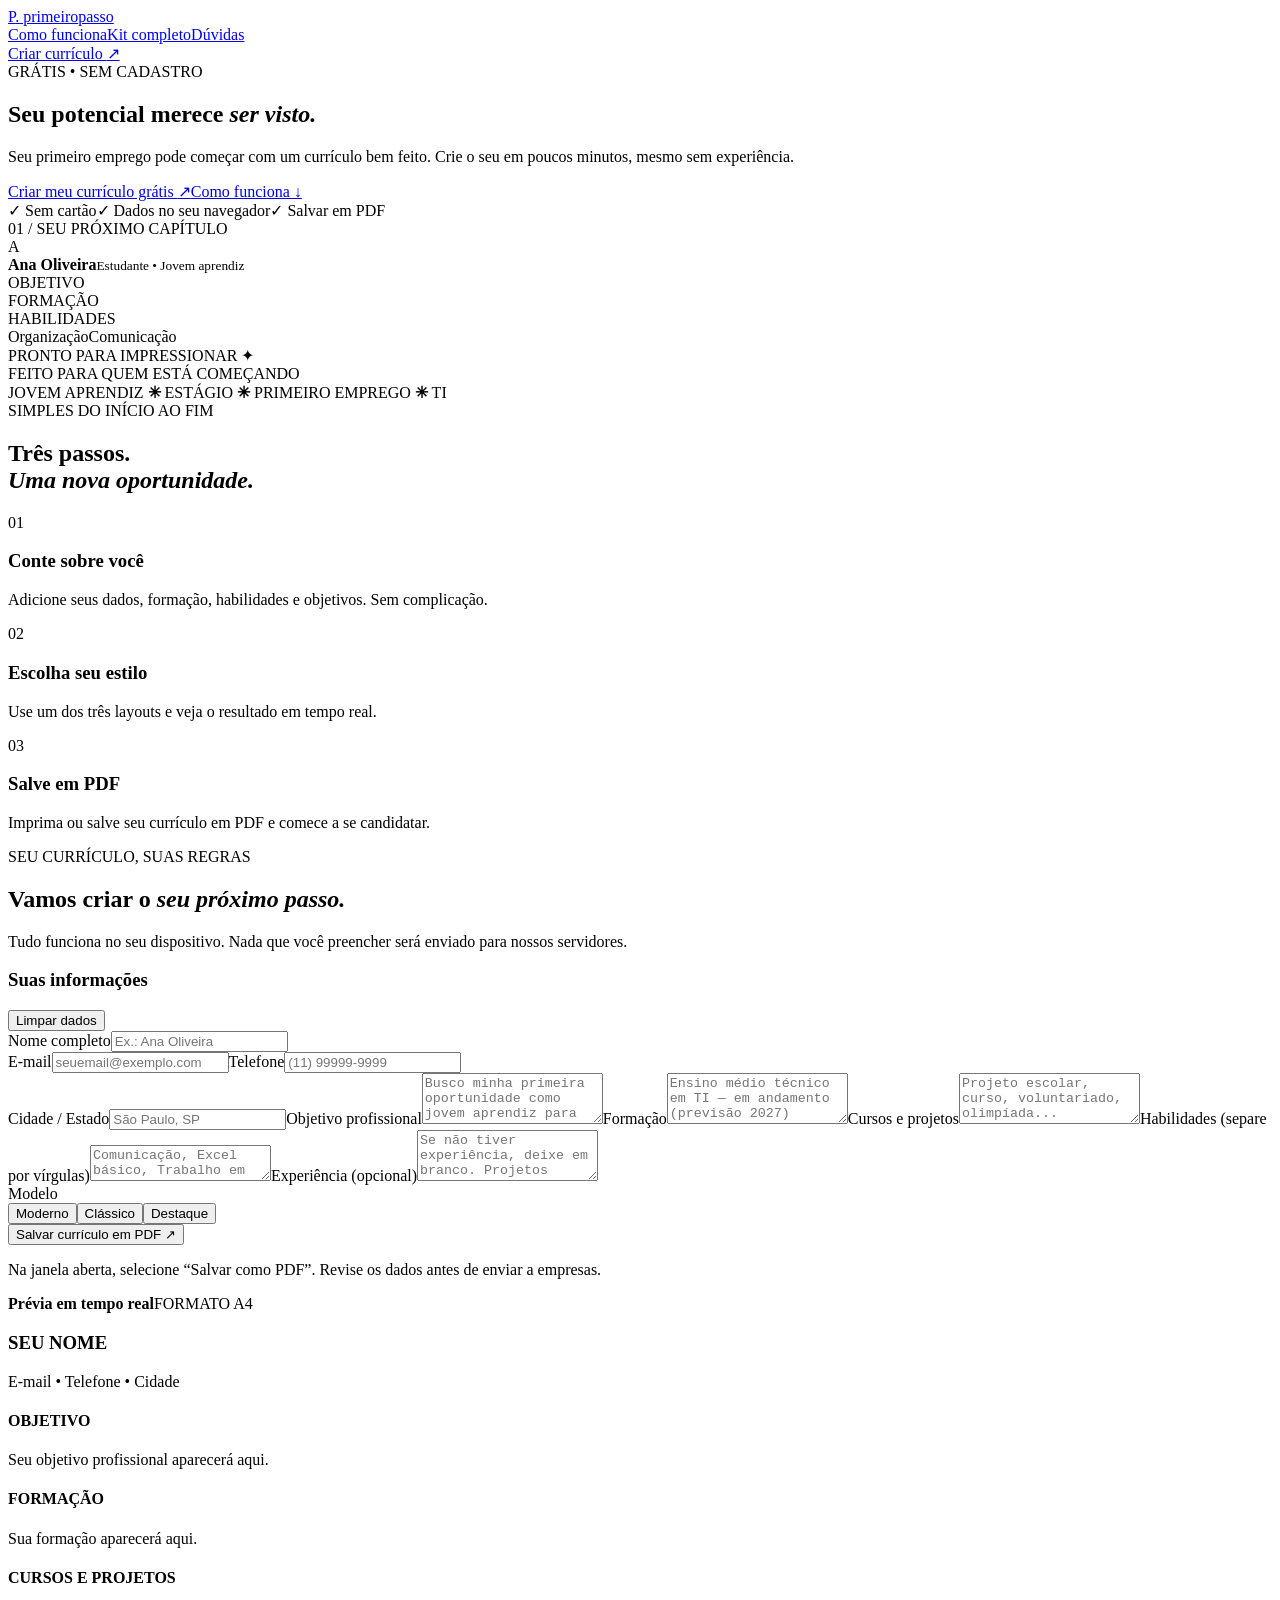
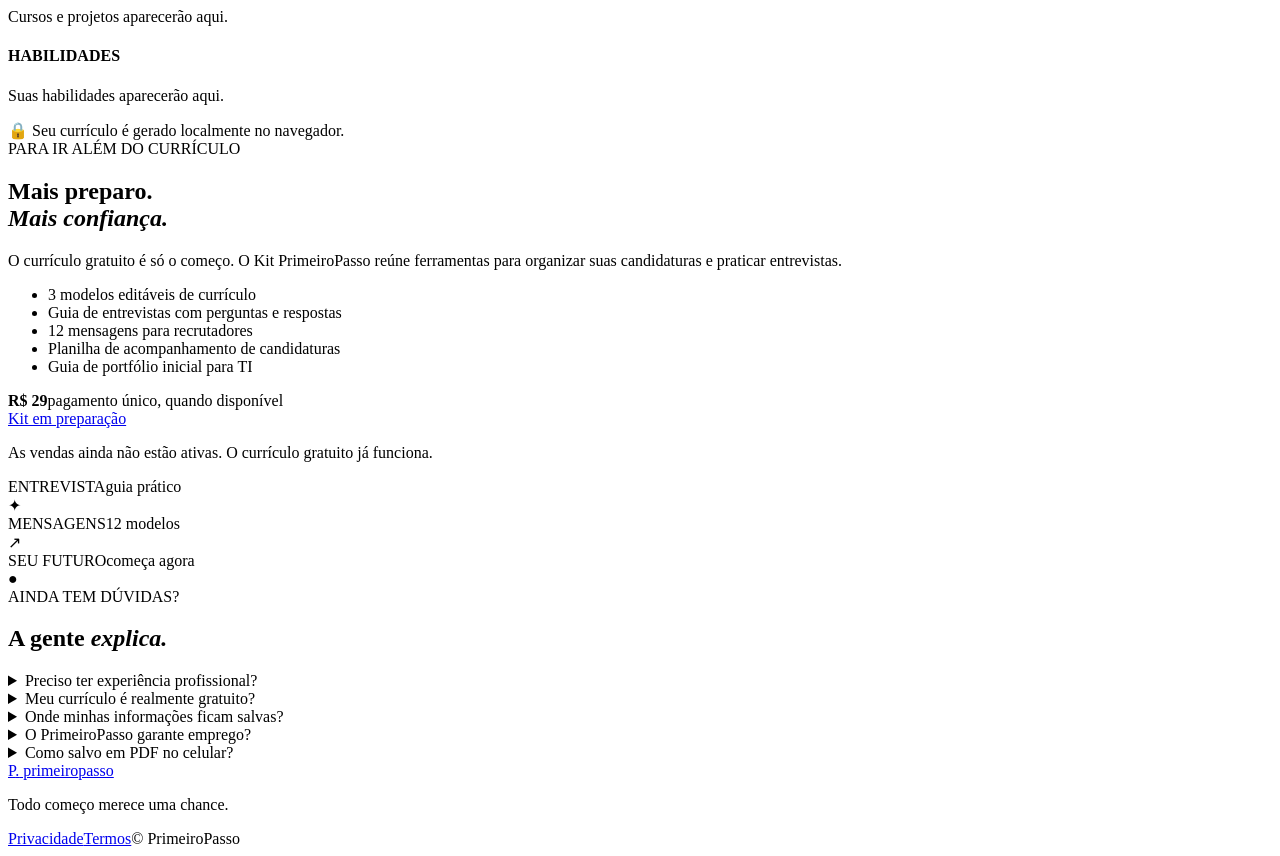
==== index.html @ 65bf9302 "Publish PrimeiroPasso landing page" ====
<!doctype html><html lang="pt-BR"><head><meta charset="utf-8"><meta name="viewport" content="width=device-width,initial-scale=1"><title>PrimeiroPasso — Currículo grátis para o primeiro emprego</title><meta name="description" content="Crie um currículo para jovem aprendiz, estágio ou primeiro emprego. Grátis, sem cadastro, com exportação em PDF."><meta name="theme-color" content="#f6f7f4"><meta property="og:title" content="PrimeiroPasso — seu currículo começa aqui"><meta property="og:description" content="Gerador de currículo gratuito para quem ainda não tem experiência."><link rel="stylesheet" href="style.css"></head><body><header class="nav wrap"><a class="brand" href="#inicio" aria-label="PrimeiroPasso — início"><span class="mark">P<span>.</span></span> primeiro<span>passo</span></a><nav><a href="#como-funciona">Como funciona</a><a href="#kit">Kit completo</a><a href="#duvidas">Dúvidas</a></nav><a class="btn btn-dark navcta" href="#editor">Criar currículo <span>↗</span></a></header><main id="inicio"><section class="hero wrap"><div class="hero-copy"><div class="pill"><span class="dot"></span> GRÁTIS • SEM CADASTRO</div><h1>Seu potencial merece <em>ser visto.</em></h1><p>Seu primeiro emprego pode começar com um currículo bem feito. Crie o seu em poucos minutos, mesmo sem experiência.</p><div class="hero-actions"><a class="btn btn-orange" href="#editor">Criar meu currículo grátis <span>↗</span></a><a class="secondary-link" href="#como-funciona">Como funciona ↓</a></div><div class="hero-proof"><span>✓ Sem cartão</span><span>✓ Dados no seu navegador</span><span>✓ Salvar em PDF</span></div></div><div class="hero-visual" aria-hidden="true"><div class="float-tag upper">01 / SEU PRÓXIMO CAPÍTULO</div><div class="resume-card"><div class="resume-header"><div class="resume-avatar">A</div><div><b>Ana Oliveira</b><small>Estudante • Jovem aprendiz</small></div></div><div class="resume-line wide"></div><div class="resume-line medium"></div><div class="resume-section">OBJETIVO</div><div class="resume-line wide"></div><div class="resume-line short"></div><div class="resume-section">FORMAÇÃO</div><div class="resume-line medium"></div><div class="resume-line short"></div><div class="resume-section">HABILIDADES</div><div class="chips"><span>Organização</span><span>Comunicação</span></div></div><div class="float-tag bottom">PRONTO PARA IMPRESSIONAR ✦</div></div></section><section class="trust-band"><div class="wrap"><span>FEITO PARA QUEM ESTÁ COMEÇANDO</span><div>JOVEM APRENDIZ <b>✳</b> ESTÁGIO <b>✳</b> PRIMEIRO EMPREGO <b>✳</b> TI</div></div></section><section class="steps wrap" id="como-funciona"><div class="section-kicker">SIMPLES DO INÍCIO AO FIM</div><h2>Três passos.<br><em>Uma nova oportunidade.</em></h2><div class="step-grid"><article><div class="step-num">01</div><h3>Conte sobre você</h3><p>Adicione seus dados, formação, habilidades e objetivos. Sem complicação.</p></article><article><div class="step-num">02</div><h3>Escolha seu estilo</h3><p>Use um dos três layouts e veja o resultado em tempo real.</p></article><article><div class="step-num">03</div><h3>Salve em PDF</h3><p>Imprima ou salve seu currículo em PDF e comece a se candidatar.</p></article></div></section><section class="editor-section" id="editor"><div class="wrap"><div class="section-kicker">SEU CURRÍCULO, SUAS REGRAS</div><h2>Vamos criar o <em>seu próximo passo.</em></h2><p class="editor-intro">Tudo funciona no seu dispositivo. Nada que você preencher será enviado para nossos servidores.</p><div class="builder"><div class="form-panel"><div class="panel-heading"><h3>Suas informações</h3><button type="button" class="textbutton" id="clear-data">Limpar dados</button></div><form id="cvform"><label>Nome completo<input name="nome" autocomplete="name" placeholder="Ex.: Ana Oliveira" maxlength="90"></label><div class="two"><label>E-mail<input type="email" name="email" autocomplete="email" placeholder="seuemail@exemplo.com" maxlength="100"></label><label>Telefone<input name="telefone" type="tel" autocomplete="tel" placeholder="(11) 99999-9999" maxlength="30"></label></div><label>Cidade / Estado<input name="cidade" placeholder="São Paulo, SP" maxlength="80"></label><label>Objetivo profissional<textarea name="objetivo" rows="3" maxlength="500" placeholder="Busco minha primeira oportunidade como jovem aprendiz para desenvolver habilidades e contribuir com a equipe."></textarea></label><label>Formação<textarea name="formacao" rows="3" maxlength="600" placeholder="Ensino médio técnico em TI — em andamento (previsão 2027)"></textarea></label><label>Cursos e projetos<textarea name="projetos" rows="3" maxlength="700" placeholder="Projeto escolar, curso, voluntariado, olimpíada..."></textarea></label><label>Habilidades (separe por vírgulas)<textarea name="habilidades" rows="2" maxlength="300" placeholder="Comunicação, Excel básico, Trabalho em equipe"></textarea></label><label>Experiência (opcional)<textarea name="experiencia" rows="3" maxlength="700" placeholder="Se não tiver experiência, deixe em branco. Projetos também contam!"></textarea></label><div class="form-footer"><span>Modelo</span><div class="styles"><button class="style-chip active" type="button" data-theme="modern">Moderno</button><button class="style-chip" type="button" data-theme="classic">Clássico</button><button class="style-chip" type="button" data-theme="bold">Destaque</button></div></div><button class="btn btn-orange btn-full" type="button" id="print-cv">Salvar currículo em PDF ↗</button><p class="form-note">Na janela aberta, selecione “Salvar como PDF”. Revise os dados antes de enviar a empresas.</p></form></div><div class="preview-panel"><div class="preview-top"><b>Prévia em tempo real</b><span>FORMATO A4</span></div><div id="resume" class="resume-full modern"><div class="cv-top"><h3 id="p-nome">SEU NOME</h3><div id="p-contato" class="cv-contact">E-mail • Telefone • Cidade</div></div><section data-field="objetivo"><h4>OBJETIVO</h4><p id="p-objetivo">Seu objetivo profissional aparecerá aqui.</p></section><section data-field="formacao"><h4>FORMAÇÃO</h4><p id="p-formacao">Sua formação aparecerá aqui.</p></section><section data-field="projetos"><h4>CURSOS E PROJETOS</h4><p id="p-projetos">Cursos e projetos aparecerão aqui.</p></section><section data-field="habilidades"><h4>HABILIDADES</h4><p id="p-habilidades">Suas habilidades aparecerão aqui.</p></section><section data-field="experiencia" id="exp-section" hidden><h4>EXPERIÊNCIA</h4><p id="p-experiencia"></p></section></div><div class="privacy-note">🔒 Seu currículo é gerado localmente no navegador.</div></div></div></div></section><section class="kit wrap" id="kit"><div class="kit-content"><div class="section-kicker">PARA IR ALÉM DO CURRÍCULO</div><h2>Mais preparo.<br><em>Mais confiança.</em></h2><p>O currículo gratuito é só o começo. O Kit PrimeiroPasso reúne ferramentas para organizar suas candidaturas e praticar entrevistas.</p><ul><li>3 modelos editáveis de currículo</li><li>Guia de entrevistas com perguntas e respostas</li><li>12 mensagens para recrutadores</li><li>Planilha de acompanhamento de candidaturas</li><li>Guia de portfólio inicial para TI</li></ul><div class="price-row"><strong>R$ 29</strong><span>pagamento único, quando disponível</span></div><a id="checkout-link" class="btn btn-dark" href="#kit" aria-disabled="true">Kit em preparação</a><p class="fineprint" id="checkout-notice">As vendas ainda não estão ativas. O currículo gratuito já funciona.</p></div><div class="kit-art" aria-hidden="true"><div class="kit-paper one">ENTREVISTA<span>guia prático</span><div>✦</div></div><div class="kit-paper two">MENSAGENS<span>12 modelos</span><div>↗</div></div><div class="kit-paper three">SEU FUTURO<span>começa agora</span><div>●</div></div></div></section><section class="faq" id="duvidas"><div class="wrap faq-inner"><div><div class="section-kicker">AINDA TEM DÚVIDAS?</div><h2>A gente <em>explica.</em></h2></div><div class="faq-list"><details><summary>Preciso ter experiência profissional?</summary><p>Não. O gerador é pensado para quem está começando. Destaque estudos, projetos escolares, cursos e habilidades.</p></details><details><summary>Meu currículo é realmente gratuito?</summary><p>Sim. Você pode preencher, visualizar e salvar o currículo em PDF gratuitamente.</p></details><details><summary>Onde minhas informações ficam salvas?</summary><p>Os dados são mantidos apenas no armazenamento local do seu navegador para facilitar a edição. Não recebemos esses dados. Você pode apagá-los pelo botão “Limpar dados” ou pelas configurações do navegador.</p></details><details><summary>O PrimeiroPasso garante emprego?</summary><p>Não. A ferramenta ajuda na apresentação e organização, mas a contratação depende de processos seletivos externos.</p></details><details><summary>Como salvo em PDF no celular?</summary><p>Toque em “Salvar currículo em PDF” e utilize a opção de impressão do seu navegador, escolhendo “Salvar em PDF” quando disponível.</p></details></div></div></section></main><footer><div class="wrap footer-inner"><div><a href="#inicio" class="brand"><span class="mark">P<span>.</span></span> primeiro<span>passo</span></a><p>Todo começo merece uma chance.</p></div><div><a href="privacidade.html">Privacidade</a><a href="termos.html">Termos</a><span>© <span id="year"></span> PrimeiroPasso</span></div></div></footer><script src="app.js" defer></script></body></html>
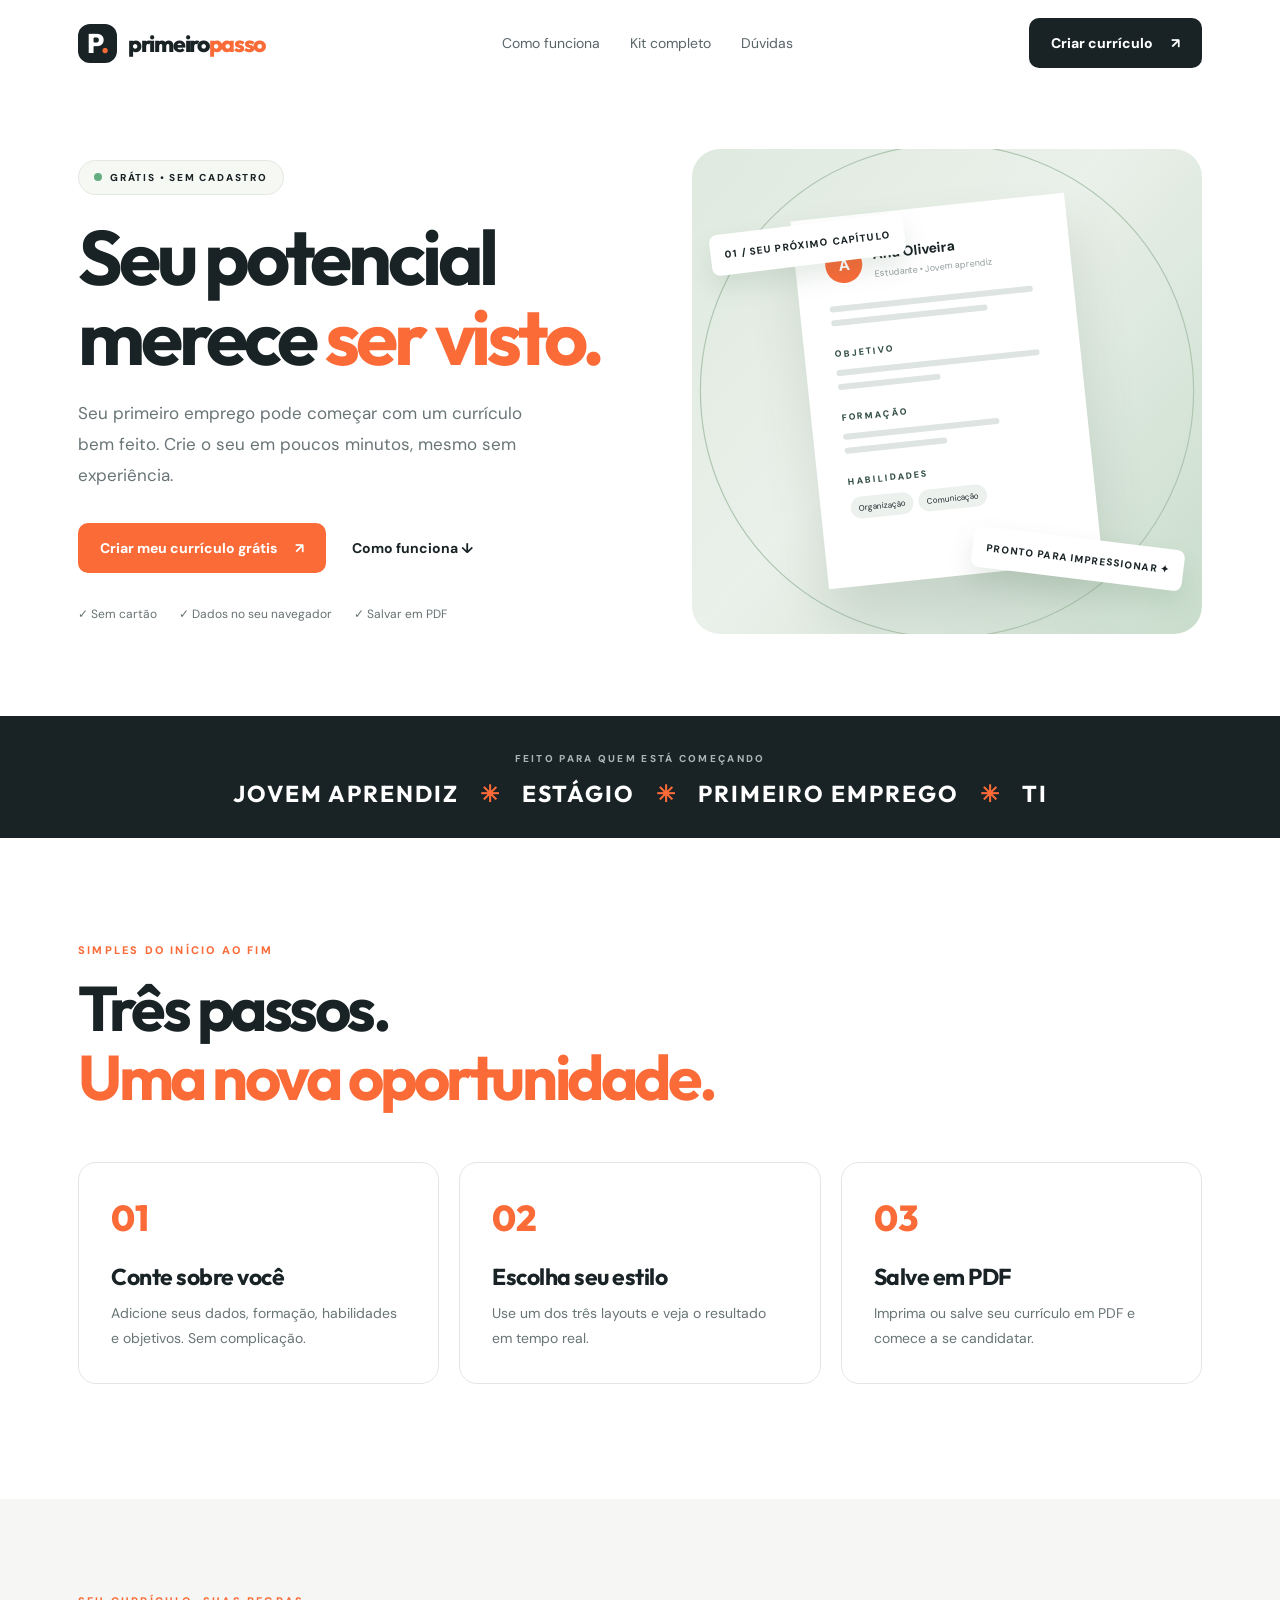
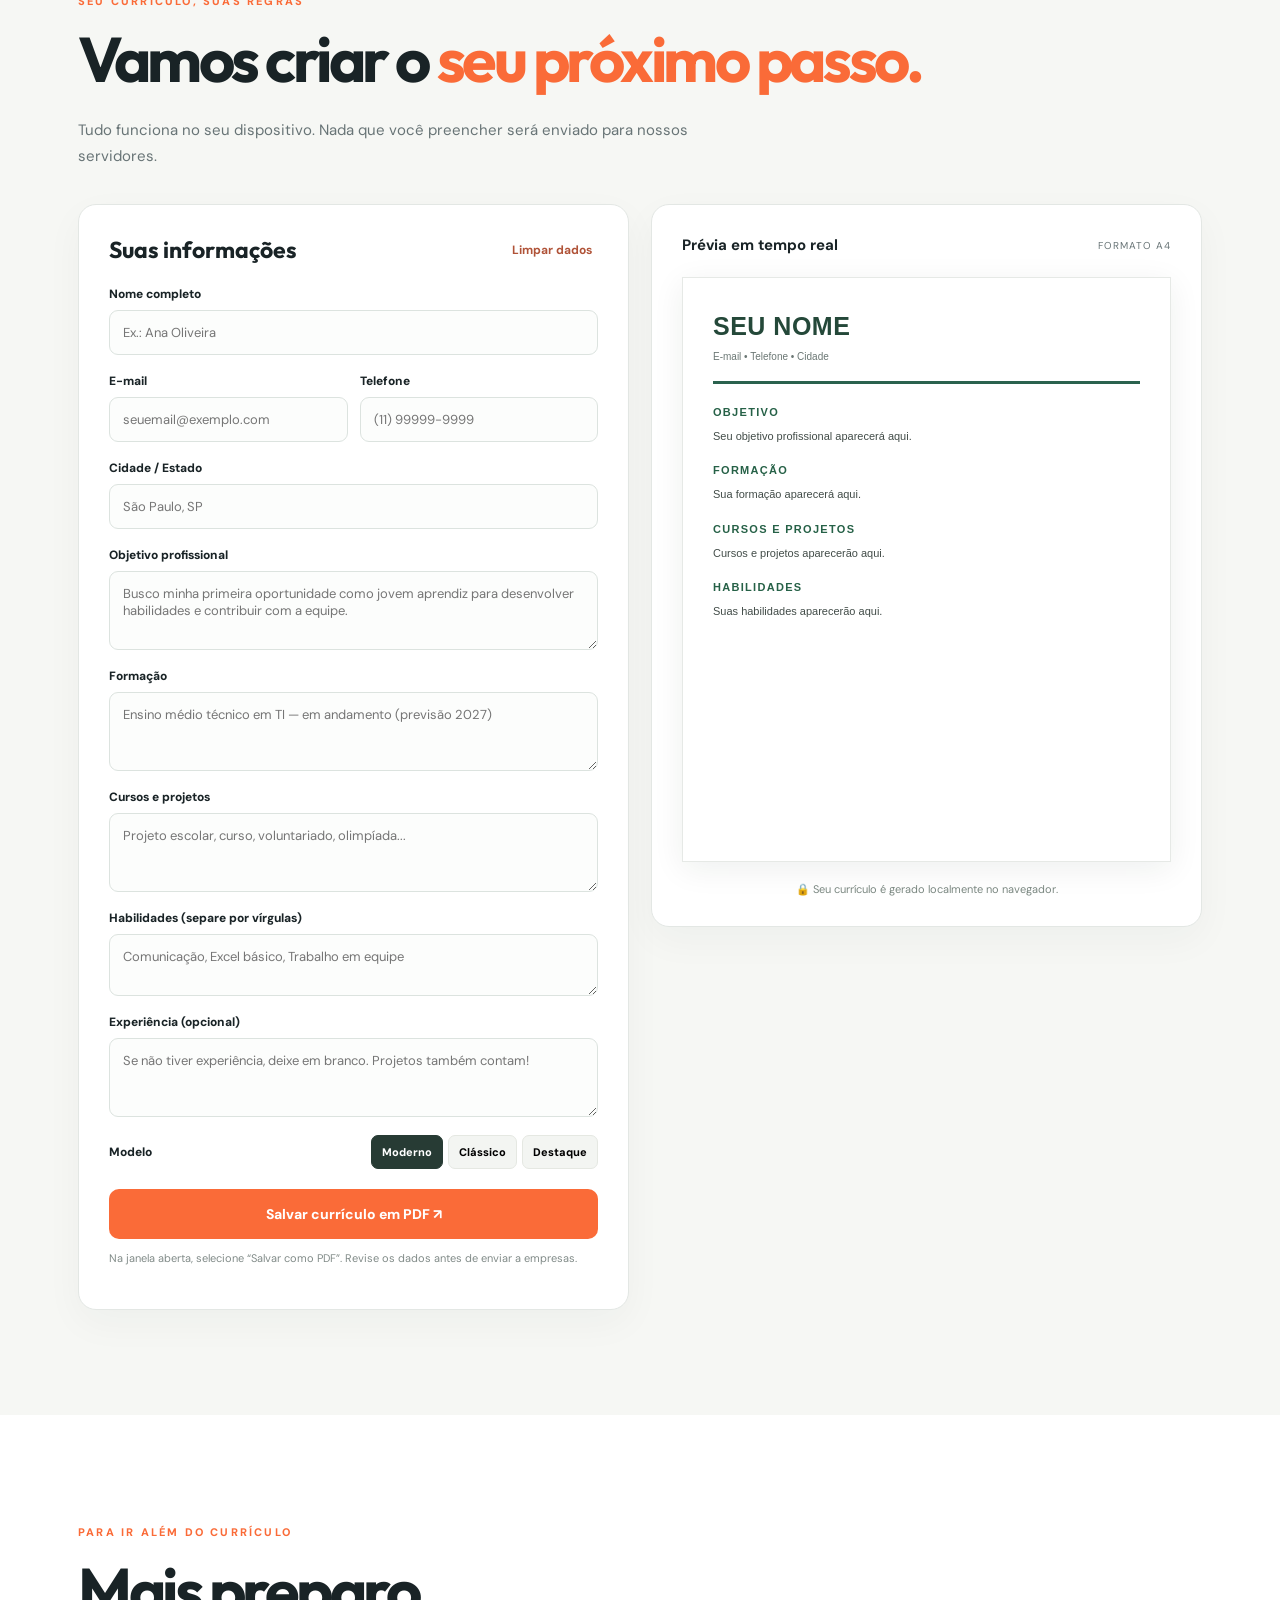
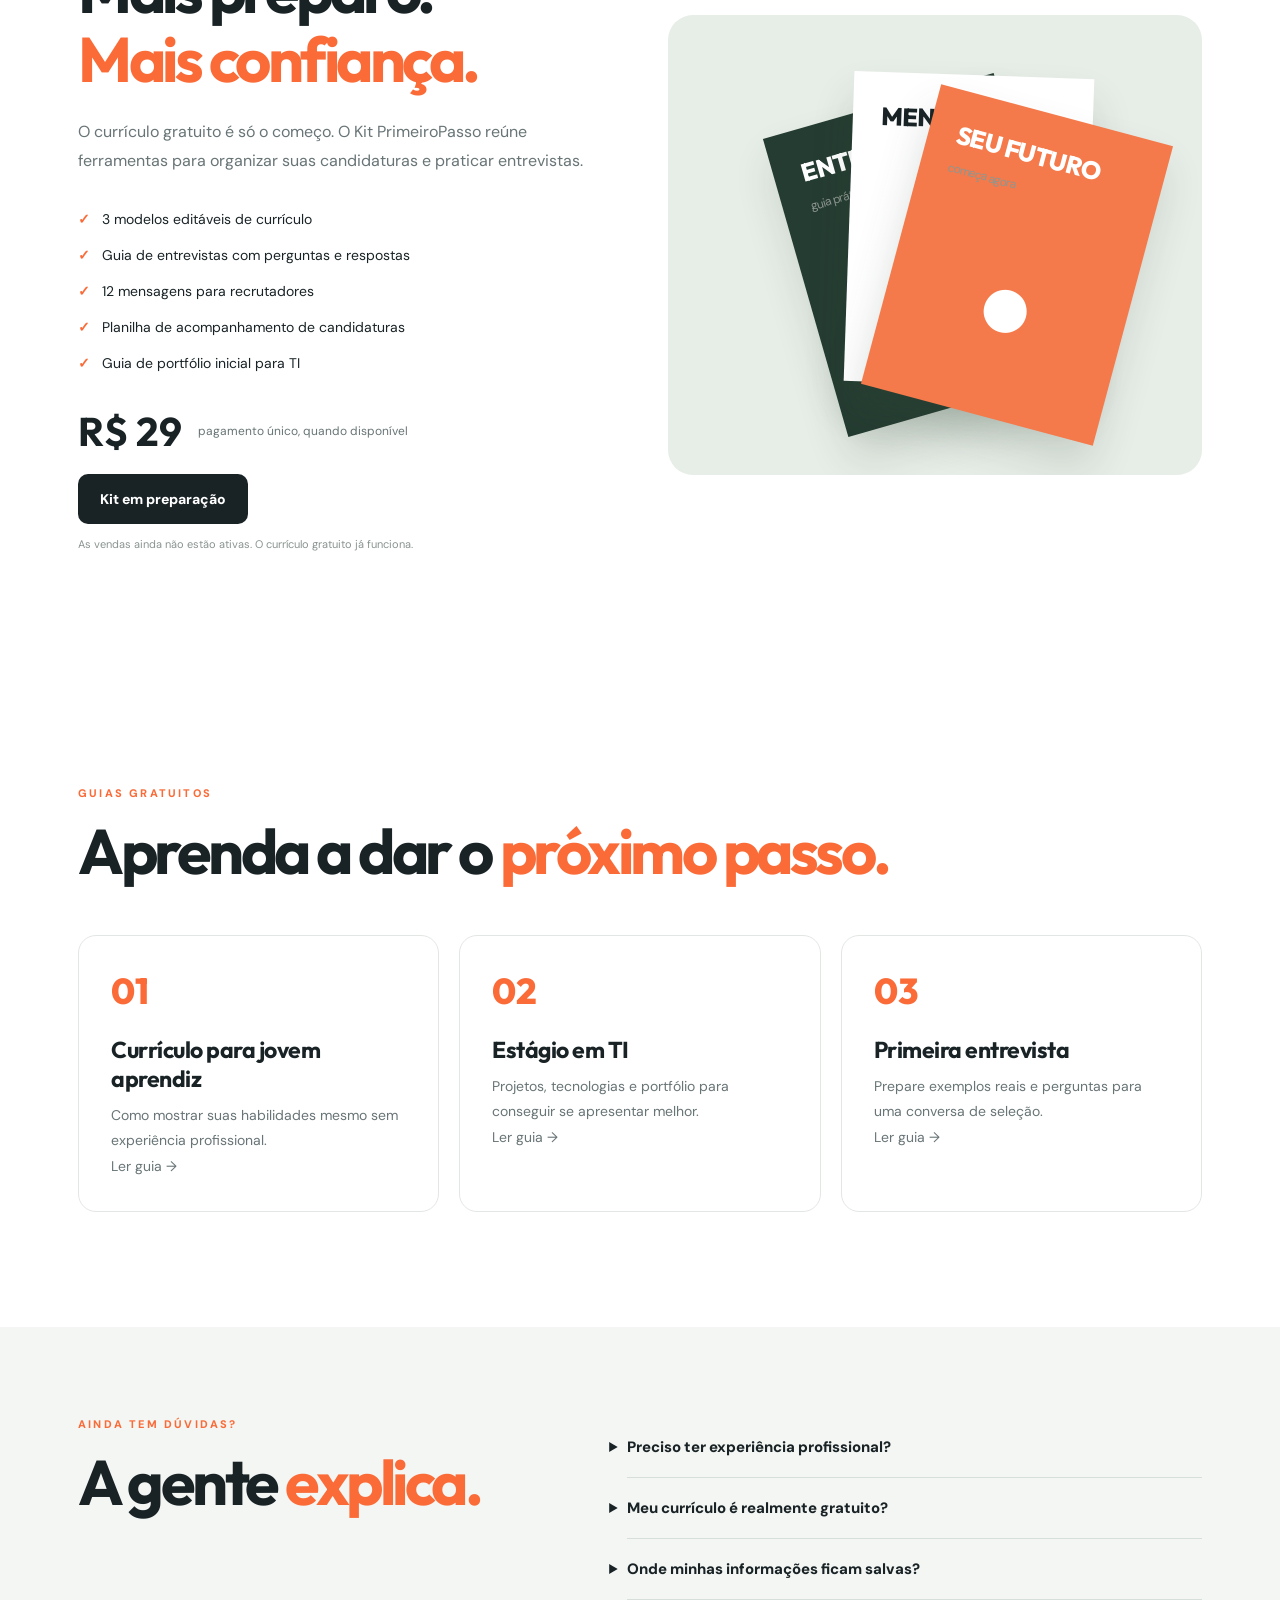
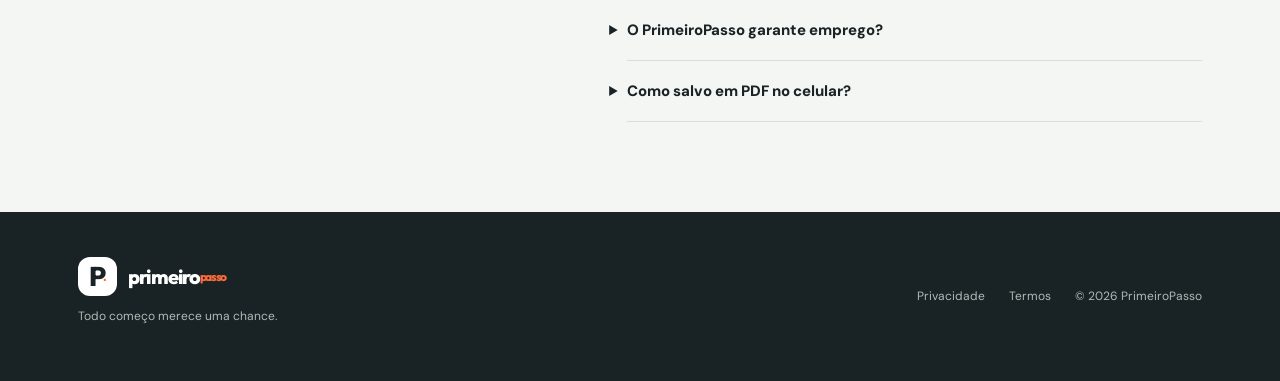
==== commit 6dca1d32: "Add helpful SEO guides and canonical metadata" ====
--- a/index.html
+++ b/index.html
@@ -1 +1 @@
-<!doctype html><html lang="pt-BR"><head><meta charset="utf-8"><meta name="viewport" content="width=device-width,initial-scale=1"><title>PrimeiroPasso — Currículo grátis para o primeiro emprego</title><meta name="description" content="Crie um currículo para jovem aprendiz, estágio ou primeiro emprego. Grátis, sem cadastro, com exportação em PDF."><meta name="theme-color" content="#f6f7f4"><meta property="og:title" content="PrimeiroPasso — seu currículo começa aqui"><meta property="og:description" content="Gerador de currículo gratuito para quem ainda não tem experiência."><link rel="stylesheet" href="style.css"></head><body><header class="nav wrap"><a class="brand" href="#inicio" aria-label="PrimeiroPasso — início"><span class="mark">P<span>.</span></span> primeiro<span>passo</span></a><nav><a href="#como-funciona">Como funciona</a><a href="#kit">Kit completo</a><a href="#duvidas">Dúvidas</a></nav><a class="btn btn-dark navcta" href="#editor">Criar currículo <span>↗</span></a></header><main id="inicio"><section class="hero wrap"><div class="hero-copy"><div class="pill"><span class="dot"></span> GRÁTIS • SEM CADASTRO</div><h1>Seu potencial merece <em>ser visto.</em></h1><p>Seu primeiro emprego pode começar com um currículo bem feito. Crie o seu em poucos minutos, mesmo sem experiência.</p><div class="hero-actions"><a class="btn btn-orange" href="#editor">Criar meu currículo grátis <span>↗</span></a><a class="secondary-link" href="#como-funciona">Como funciona ↓</a></div><div class="hero-proof"><span>✓ Sem cartão</span><span>✓ Dados no seu navegador</span><span>✓ Salvar em PDF</span></div></div><div class="hero-visual" aria-hidden="true"><div class="float-tag upper">01 / SEU PRÓXIMO CAPÍTULO</div><div class="resume-card"><div class="resume-header"><div class="resume-avatar">A</div><div><b>Ana Oliveira</b><small>Estudante • Jovem aprendiz</small></div></div><div class="resume-line wide"></div><div class="resume-line medium"></div><div class="resume-section">OBJETIVO</div><div class="resume-line wide"></div><div class="resume-line short"></div><div class="resume-section">FORMAÇÃO</div><div class="resume-line medium"></div><div class="resume-line short"></div><div class="resume-section">HABILIDADES</div><div class="chips"><span>Organização</span><span>Comunicação</span></div></div><div class="float-tag bottom">PRONTO PARA IMPRESSIONAR ✦</div></div></section><section class="trust-band"><div class="wrap"><span>FEITO PARA QUEM ESTÁ COMEÇANDO</span><div>JOVEM APRENDIZ <b>✳</b> ESTÁGIO <b>✳</b> PRIMEIRO EMPREGO <b>✳</b> TI</div></div></section><section class="steps wrap" id="como-funciona"><div class="section-kicker">SIMPLES DO INÍCIO AO FIM</div><h2>Três passos.<br><em>Uma nova oportunidade.</em></h2><div class="step-grid"><article><div class="step-num">01</div><h3>Conte sobre você</h3><p>Adicione seus dados, formação, habilidades e objetivos. Sem complicação.</p></article><article><div class="step-num">02</div><h3>Escolha seu estilo</h3><p>Use um dos três layouts e veja o resultado em tempo real.</p></article><article><div class="step-num">03</div><h3>Salve em PDF</h3><p>Imprima ou salve seu currículo em PDF e comece a se candidatar.</p></article></div></section><section class="editor-section" id="editor"><div class="wrap"><div class="section-kicker">SEU CURRÍCULO, SUAS REGRAS</div><h2>Vamos criar o <em>seu próximo passo.</em></h2><p class="editor-intro">Tudo funciona no seu dispositivo. Nada que você preencher será enviado para nossos servidores.</p><div class="builder"><div class="form-panel"><div class="panel-heading"><h3>Suas informações</h3><button type="button" class="textbutton" id="clear-data">Limpar dados</button></div><form id="cvform"><label>Nome completo<input name="nome" autocomplete="name" placeholder="Ex.: Ana Oliveira" maxlength="90"></label><div class="two"><label>E-mail<input type="email" name="email" autocomplete="email" placeholder="seuemail@exemplo.com" maxlength="100"></label><label>Telefone<input name="telefone" type="tel" autocomplete="tel" placeholder="(11) 99999-9999" maxlength="30"></label></div><label>Cidade / Estado<input name="cidade" placeholder="São Paulo, SP" maxlength="80"></label><label>Objetivo profissional<textarea name="objetivo" rows="3" maxlength="500" placeholder="Busco minha primeira oportunidade como jovem aprendiz para desenvolver habilidades e contribuir com a equipe."></textarea></label><label>Formação<textarea name="formacao" rows="3" maxlength="600" placeholder="Ensino médio técnico em TI — em andamento (previsão 2027)"></textarea></label><label>Cursos e projetos<textarea name="projetos" rows="3" maxlength="700" placeholder="Projeto escolar, curso, voluntariado, olimpíada..."></textarea></label><label>Habilidades (separe por vírgulas)<textarea name="habilidades" rows="2" maxlength="300" placeholder="Comunicação, Excel básico, Trabalho em equipe"></textarea></label><label>Experiência (opcional)<textarea name="experiencia" rows="3" maxlength="700" placeholder="Se não tiver experiência, deixe em branco. Projetos também contam!"></textarea></label><div class="form-footer"><span>Modelo</span><div class="styles"><button class="style-chip active" type="button" data-theme="modern">Moderno</button><button class="style-chip" type="button" data-theme="classic">Clássico</button><button class="style-chip" type="button" data-theme="bold">Destaque</button></div></div><button class="btn btn-orange btn-full" type="button" id="print-cv">Salvar currículo em PDF ↗</button><p class="form-note">Na janela aberta, selecione “Salvar como PDF”. Revise os dados antes de enviar a empresas.</p></form></div><div class="preview-panel"><div class="preview-top"><b>Prévia em tempo real</b><span>FORMATO A4</span></div><div id="resume" class="resume-full modern"><div class="cv-top"><h3 id="p-nome">SEU NOME</h3><div id="p-contato" class="cv-contact">E-mail • Telefone • Cidade</div></div><section data-field="objetivo"><h4>OBJETIVO</h4><p id="p-objetivo">Seu objetivo profissional aparecerá aqui.</p></section><section data-field="formacao"><h4>FORMAÇÃO</h4><p id="p-formacao">Sua formação aparecerá aqui.</p></section><section data-field="projetos"><h4>CURSOS E PROJETOS</h4><p id="p-projetos">Cursos e projetos aparecerão aqui.</p></section><section data-field="habilidades"><h4>HABILIDADES</h4><p id="p-habilidades">Suas habilidades aparecerão aqui.</p></section><section data-field="experiencia" id="exp-section" hidden><h4>EXPERIÊNCIA</h4><p id="p-experiencia"></p></section></div><div class="privacy-note">🔒 Seu currículo é gerado localmente no navegador.</div></div></div></div></section><section class="kit wrap" id="kit"><div class="kit-content"><div class="section-kicker">PARA IR ALÉM DO CURRÍCULO</div><h2>Mais preparo.<br><em>Mais confiança.</em></h2><p>O currículo gratuito é só o começo. O Kit PrimeiroPasso reúne ferramentas para organizar suas candidaturas e praticar entrevistas.</p><ul><li>3 modelos editáveis de currículo</li><li>Guia de entrevistas com perguntas e respostas</li><li>12 mensagens para recrutadores</li><li>Planilha de acompanhamento de candidaturas</li><li>Guia de portfólio inicial para TI</li></ul><div class="price-row"><strong>R$ 29</strong><span>pagamento único, quando disponível</span></div><a id="checkout-link" class="btn btn-dark" href="#kit" aria-disabled="true">Kit em preparação</a><p class="fineprint" id="checkout-notice">As vendas ainda não estão ativas. O currículo gratuito já funciona.</p></div><div class="kit-art" aria-hidden="true"><div class="kit-paper one">ENTREVISTA<span>guia prático</span><div>✦</div></div><div class="kit-paper two">MENSAGENS<span>12 modelos</span><div>↗</div></div><div class="kit-paper three">SEU FUTURO<span>começa agora</span><div>●</div></div></div></section><section class="faq" id="duvidas"><div class="wrap faq-inner"><div><div class="section-kicker">AINDA TEM DÚVIDAS?</div><h2>A gente <em>explica.</em></h2></div><div class="faq-list"><details><summary>Preciso ter experiência profissional?</summary><p>Não. O gerador é pensado para quem está começando. Destaque estudos, projetos escolares, cursos e habilidades.</p></details><details><summary>Meu currículo é realmente gratuito?</summary><p>Sim. Você pode preencher, visualizar e salvar o currículo em PDF gratuitamente.</p></details><details><summary>Onde minhas informações ficam salvas?</summary><p>Os dados são mantidos apenas no armazenamento local do seu navegador para facilitar a edição. Não recebemos esses dados. Você pode apagá-los pelo botão “Limpar dados” ou pelas configurações do navegador.</p></details><details><summary>O PrimeiroPasso garante emprego?</summary><p>Não. A ferramenta ajuda na apresentação e organização, mas a contratação depende de processos seletivos externos.</p></details><details><summary>Como salvo em PDF no celular?</summary><p>Toque em “Salvar currículo em PDF” e utilize a opção de impressão do seu navegador, escolhendo “Salvar em PDF” quando disponível.</p></details></div></div></section></main><footer><div class="wrap footer-inner"><div><a href="#inicio" class="brand"><span class="mark">P<span>.</span></span> primeiro<span>passo</span></a><p>Todo começo merece uma chance.</p></div><div><a href="privacidade.html">Privacidade</a><a href="termos.html">Termos</a><span>© <span id="year"></span> PrimeiroPasso</span></div></div></footer><script src="app.js" defer></script></body></html>+<!doctype html><html lang="pt-BR"><head><meta charset="utf-8"><meta name="viewport" content="width=device-width,initial-scale=1"><title>PrimeiroPasso — Currículo grátis para o primeiro emprego</title><meta name="description" content="Crie um currículo para jovem aprendiz, estágio ou primeiro emprego. Grátis, sem cadastro, com exportação em PDF."><meta name="theme-color" content="#f6f7f4"><meta property="og:title" content="PrimeiroPasso — seu currículo começa aqui"><meta property="og:description" content="Gerador de currículo gratuito para quem ainda não tem experiência."><link rel="canonical" href="https://gabriellimakuiawinski-alt.github.io/Curri/"><meta property="og:type" content="website"><meta property="og:url" content="https://gabriellimakuiawinski-alt.github.io/Curri/"><link rel="stylesheet" href="style.css"></head><body><header class="nav wrap"><a class="brand" href="#inicio" aria-label="PrimeiroPasso — início"><span class="mark">P<span>.</span></span> primeiro<span>passo</span></a><nav><a href="#como-funciona">Como funciona</a><a href="#kit">Kit completo</a><a href="#duvidas">Dúvidas</a></nav><a class="btn btn-dark navcta" href="#editor">Criar currículo <span>↗</span></a></header><main id="inicio"><section class="hero wrap"><div class="hero-copy"><div class="pill"><span class="dot"></span> GRÁTIS • SEM CADASTRO</div><h1>Seu potencial merece <em>ser visto.</em></h1><p>Seu primeiro emprego pode começar com um currículo bem feito. Crie o seu em poucos minutos, mesmo sem experiência.</p><div class="hero-actions"><a class="btn btn-orange" href="#editor">Criar meu currículo grátis <span>↗</span></a><a class="secondary-link" href="#como-funciona">Como funciona ↓</a></div><div class="hero-proof"><span>✓ Sem cartão</span><span>✓ Dados no seu navegador</span><span>✓ Salvar em PDF</span></div></div><div class="hero-visual" aria-hidden="true"><div class="float-tag upper">01 / SEU PRÓXIMO CAPÍTULO</div><div class="resume-card"><div class="resume-header"><div class="resume-avatar">A</div><div><b>Ana Oliveira</b><small>Estudante • Jovem aprendiz</small></div></div><div class="resume-line wide"></div><div class="resume-line medium"></div><div class="resume-section">OBJETIVO</div><div class="resume-line wide"></div><div class="resume-line short"></div><div class="resume-section">FORMAÇÃO</div><div class="resume-line medium"></div><div class="resume-line short"></div><div class="resume-section">HABILIDADES</div><div class="chips"><span>Organização</span><span>Comunicação</span></div></div><div class="float-tag bottom">PRONTO PARA IMPRESSIONAR ✦</div></div></section><section class="trust-band"><div class="wrap"><span>FEITO PARA QUEM ESTÁ COMEÇANDO</span><div>JOVEM APRENDIZ <b>✳</b> ESTÁGIO <b>✳</b> PRIMEIRO EMPREGO <b>✳</b> TI</div></div></section><section class="steps wrap" id="como-funciona"><div class="section-kicker">SIMPLES DO INÍCIO AO FIM</div><h2>Três passos.<br><em>Uma nova oportunidade.</em></h2><div class="step-grid"><article><div class="step-num">01</div><h3>Conte sobre você</h3><p>Adicione seus dados, formação, habilidades e objetivos. Sem complicação.</p></article><article><div class="step-num">02</div><h3>Escolha seu estilo</h3><p>Use um dos três layouts e veja o resultado em tempo real.</p></article><article><div class="step-num">03</div><h3>Salve em PDF</h3><p>Imprima ou salve seu currículo em PDF e comece a se candidatar.</p></article></div></section><section class="editor-section" id="editor"><div class="wrap"><div class="section-kicker">SEU CURRÍCULO, SUAS REGRAS</div><h2>Vamos criar o <em>seu próximo passo.</em></h2><p class="editor-intro">Tudo funciona no seu dispositivo. Nada que você preencher será enviado para nossos servidores.</p><div class="builder"><div class="form-panel"><div class="panel-heading"><h3>Suas informações</h3><button type="button" class="textbutton" id="clear-data">Limpar dados</button></div><form id="cvform"><label>Nome completo<input name="nome" autocomplete="name" placeholder="Ex.: Ana Oliveira" maxlength="90"></label><div class="two"><label>E-mail<input type="email" name="email" autocomplete="email" placeholder="seuemail@exemplo.com" maxlength="100"></label><label>Telefone<input name="telefone" type="tel" autocomplete="tel" placeholder="(11) 99999-9999" maxlength="30"></label></div><label>Cidade / Estado<input name="cidade" placeholder="São Paulo, SP" maxlength="80"></label><label>Objetivo profissional<textarea name="objetivo" rows="3" maxlength="500" placeholder="Busco minha primeira oportunidade como jovem aprendiz para desenvolver habilidades e contribuir com a equipe."></textarea></label><label>Formação<textarea name="formacao" rows="3" maxlength="600" placeholder="Ensino médio técnico em TI — em andamento (previsão 2027)"></textarea></label><label>Cursos e projetos<textarea name="projetos" rows="3" maxlength="700" placeholder="Projeto escolar, curso, voluntariado, olimpíada..."></textarea></label><label>Habilidades (separe por vírgulas)<textarea name="habilidades" rows="2" maxlength="300" placeholder="Comunicação, Excel básico, Trabalho em equipe"></textarea></label><label>Experiência (opcional)<textarea name="experiencia" rows="3" maxlength="700" placeholder="Se não tiver experiência, deixe em branco. Projetos também contam!"></textarea></label><div class="form-footer"><span>Modelo</span><div class="styles"><button class="style-chip active" type="button" data-theme="modern">Moderno</button><button class="style-chip" type="button" data-theme="classic">Clássico</button><button class="style-chip" type="button" data-theme="bold">Destaque</button></div></div><button class="btn btn-orange btn-full" type="button" id="print-cv">Salvar currículo em PDF ↗</button><p class="form-note">Na janela aberta, selecione “Salvar como PDF”. Revise os dados antes de enviar a empresas.</p></form></div><div class="preview-panel"><div class="preview-top"><b>Prévia em tempo real</b><span>FORMATO A4</span></div><div id="resume" class="resume-full modern"><div class="cv-top"><h3 id="p-nome">SEU NOME</h3><div id="p-contato" class="cv-contact">E-mail • Telefone • Cidade</div></div><section data-field="objetivo"><h4>OBJETIVO</h4><p id="p-objetivo">Seu objetivo profissional aparecerá aqui.</p></section><section data-field="formacao"><h4>FORMAÇÃO</h4><p id="p-formacao">Sua formação aparecerá aqui.</p></section><section data-field="projetos"><h4>CURSOS E PROJETOS</h4><p id="p-projetos">Cursos e projetos aparecerão aqui.</p></section><section data-field="habilidades"><h4>HABILIDADES</h4><p id="p-habilidades">Suas habilidades aparecerão aqui.</p></section><section data-field="experiencia" id="exp-section" hidden><h4>EXPERIÊNCIA</h4><p id="p-experiencia"></p></section></div><div class="privacy-note">🔒 Seu currículo é gerado localmente no navegador.</div></div></div></div></section><section class="kit wrap" id="kit"><div class="kit-content"><div class="section-kicker">PARA IR ALÉM DO CURRÍCULO</div><h2>Mais preparo.<br><em>Mais confiança.</em></h2><p>O currículo gratuito é só o começo. O Kit PrimeiroPasso reúne ferramentas para organizar suas candidaturas e praticar entrevistas.</p><ul><li>3 modelos editáveis de currículo</li><li>Guia de entrevistas com perguntas e respostas</li><li>12 mensagens para recrutadores</li><li>Planilha de acompanhamento de candidaturas</li><li>Guia de portfólio inicial para TI</li></ul><div class="price-row"><strong>R$ 29</strong><span>pagamento único, quando disponível</span></div><a id="checkout-link" class="btn btn-dark" href="#kit" aria-disabled="true">Kit em preparação</a><p class="fineprint" id="checkout-notice">As vendas ainda não estão ativas. O currículo gratuito já funciona.</p></div><div class="kit-art" aria-hidden="true"><div class="kit-paper one">ENTREVISTA<span>guia prático</span><div>✦</div></div><div class="kit-paper two">MENSAGENS<span>12 modelos</span><div>↗</div></div><div class="kit-paper three">SEU FUTURO<span>começa agora</span><div>●</div></div></div></section><section class="steps wrap" id="guias"><div class="section-kicker">GUIAS GRATUITOS</div><h2>Aprenda a dar o <em>próximo passo.</em></h2><div class="step-grid"><article><div class="step-num">01</div><h3>Currículo para jovem aprendiz</h3><p>Como mostrar suas habilidades mesmo sem experiência profissional.</p><p><a href="curriculo-jovem-aprendiz.html">Ler guia →</a></p></article><article><div class="step-num">02</div><h3>Estágio em TI</h3><p>Projetos, tecnologias e portfólio para conseguir se apresentar melhor.</p><p><a href="curriculo-estagio-ti.html">Ler guia →</a></p></article><article><div class="step-num">03</div><h3>Primeira entrevista</h3><p>Prepare exemplos reais e perguntas para uma conversa de seleção.</p><p><a href="primeira-entrevista-emprego.html">Ler guia →</a></p></article></div></section><section class="faq" id="duvidas"><div class="wrap faq-inner"><div><div class="section-kicker">AINDA TEM DÚVIDAS?</div><h2>A gente <em>explica.</em></h2></div><div class="faq-list"><details><summary>Preciso ter experiência profissional?</summary><p>Não. O gerador é pensado para quem está começando. Destaque estudos, projetos escolares, cursos e habilidades.</p></details><details><summary>Meu currículo é realmente gratuito?</summary><p>Sim. Você pode preencher, visualizar e salvar o currículo em PDF gratuitamente.</p></details><details><summary>Onde minhas informações ficam salvas?</summary><p>Os dados são mantidos apenas no armazenamento local do seu navegador para facilitar a edição. Não recebemos esses dados. Você pode apagá-los pelo botão “Limpar dados” ou pelas configurações do navegador.</p></details><details><summary>O PrimeiroPasso garante emprego?</summary><p>Não. A ferramenta ajuda na apresentação e organização, mas a contratação depende de processos seletivos externos.</p></details><details><summary>Como salvo em PDF no celular?</summary><p>Toque em “Salvar currículo em PDF” e utilize a opção de impressão do seu navegador, escolhendo “Salvar em PDF” quando disponível.</p></details></div></div></section></main><footer><div class="wrap footer-inner"><div><a href="#inicio" class="brand"><span class="mark">P<span>.</span></span> primeiro<span>passo</span></a><p>Todo começo merece uma chance.</p></div><div><a href="privacidade.html">Privacidade</a><a href="termos.html">Termos</a><span>© <span id="year"></span> PrimeiroPasso</span></div></div></footer><script src="app.js" defer></script></body></html>
--- a/style.css
+++ b/style.css
@@ -0,0 +1,3 @@
+@import url('https://fonts.googleapis.com/css2?family=DM+Sans:wght@400;500;600;700;800&family=Outfit:wght@400;500;600;700;800;900&display=swap');
+:root{--ink:#192326;--muted:#687476;--orange:#fa6b38;--pale:#f6f7f4;--line:#e3e7e4}*{box-sizing:border-box}html{scroll-behavior:smooth}body{margin:0;background:#fff;color:var(--ink);font-family:'DM Sans',Arial,sans-serif}a{color:inherit;text-decoration:none}button,input,textarea{font:inherit}button{cursor:pointer}.wrap{max-width:1180px;margin:0 auto;padding-left:28px;padding-right:28px}.nav{height:86px;display:flex;align-items:center;justify-content:space-between;gap:25px}.brand{font-family:Outfit,sans-serif;font-weight:800;font-size:23px;letter-spacing:-1.3px;display:flex;align-items:center;white-space:nowrap}.brand>span:last-child{color:var(--orange)}.mark{display:inline-flex;width:39px;height:39px;border-radius:12px;background:var(--ink);color:#fff;justify-content:center;align-items:center;font-size:27px;letter-spacing:-3px;margin-right:11px;padding-right:3px}.mark span{color:var(--orange)}.nav nav{display:flex;gap:30px;color:#596468;font-size:14px}.nav nav a:hover,.secondary-link:hover{color:var(--orange)}.btn{border:none;display:inline-flex;align-items:center;justify-content:center;gap:18px;padding:16px 22px;border-radius:10px;font-weight:800;font-size:14px;transition:transform .2s,background .2s;white-space:nowrap}.btn:hover{transform:translateY(-2px)}.btn-dark{background:var(--ink);color:#fff}.btn-orange{background:var(--orange);color:#fff}.btn-orange:hover{background:#e95b28}.hero{min-height:630px;display:grid;grid-template-columns:1.05fr .95fr;gap:50px;align-items:center;padding-top:55px;padding-bottom:75px}.pill{display:inline-flex;align-items:center;gap:8px;border:1px solid #e4e8e3;background:#f6f8f4;border-radius:40px;padding:10px 15px;letter-spacing:1.8px;font-size:10px;font-weight:800}.dot{width:8px;height:8px;border-radius:50%;background:#63ad80}.hero h1,h2{font-family:Outfit,Arial,sans-serif;letter-spacing:-.055em;font-weight:700}.hero h1{font-size:clamp(56px,6vw,83px);line-height:1.04;margin:22px 0}.hero h1 em,h2 em{font-style:normal;color:var(--orange)}.hero-copy>p{line-height:1.8;font-size:17px;color:var(--muted);max-width:480px}.hero-actions{display:flex;align-items:center;gap:26px;margin:33px 0}.secondary-link{font-size:14px;font-weight:700}.hero-proof{display:flex;flex-wrap:wrap;gap:22px;font-size:12px;color:#677273}.hero-visual{min-height:485px;border-radius:28px;background:linear-gradient(130deg,#dfeadf,#eaf0ea 45%,#c9ddcc);position:relative;display:flex;align-items:center;justify-content:center;overflow:hidden}.hero-visual:before{content:"";width:410px;height:410px;border:1px solid #afc6b1;border-radius:50%;position:absolute;transform:scale(1.2)}.resume-card{background:#fff;box-shadow:0 32px 50px #42614a26;transform:rotate(-6deg);height:370px;width:275px;padding:30px;position:relative}.resume-header{display:flex;gap:11px;align-items:center;margin-bottom:22px}.resume-avatar{width:37px;height:37px;background:var(--orange);border-radius:50%;color:#fff;display:grid;place-items:center;font-weight:800}.resume-header b{font-size:14px}.resume-header small{display:block;color:#929c9d;font-size:9px;margin-top:4px}.resume-line{height:6px;background:#dde4e2;border-radius:12px;margin-bottom:8px}.resume-line.wide{width:95%}.resume-line.medium{width:73%}.resume-line.short{width:48%}.resume-section{font-size:9px;letter-spacing:2px;font-weight:800;color:#304c45;margin:22px 0 10px}.chips{display:flex;gap:5px}.chips span{background:#edf1ee;padding:6px 8px;font-size:8px;border-radius:12px}.float-tag{position:absolute;background:#fff;border-radius:8px;box-shadow:0 12px 25px #40664a22;z-index:1;padding:14px;font-size:10px;font-weight:800;letter-spacing:1.2px}.upper{top:75px;left:18px;transform:rotate(-7deg)}.bottom{bottom:55px;right:18px;transform:rotate(7deg)}.trust-band{background:var(--ink);color:#fff;padding:30px 0;text-align:center}.trust-band span{font-size:10px;letter-spacing:2.3px;color:#a9b5b5;font-weight:800}.trust-band .wrap>div{font-family:Outfit,sans-serif;font-size:clamp(13px,2.4vw,23px);font-weight:700;letter-spacing:2px;margin-top:12px}.trust-band b{color:var(--orange);margin:0 15px}.section-kicker{font-size:11px;letter-spacing:2.2px;font-weight:800;color:var(--orange)}h2{font-size:clamp(40px,5vw,63px);line-height:1.1;margin:16px 0 25px}.steps{padding-top:105px;padding-bottom:115px}.step-grid{display:grid;grid-template-columns:repeat(3,1fr);gap:20px;margin-top:50px}.step-grid article{border:1px solid var(--line);padding:32px;border-radius:18px}.step-num{font-family:Outfit;font-size:36px;font-weight:800;color:var(--orange)}.step-grid h3{font-family:Outfit;font-size:23px;letter-spacing:-.5px;margin:22px 0 10px}.step-grid p{font-size:14px;line-height:1.8;color:var(--muted);margin:0}.editor-section{background:var(--pale);padding:95px 0 105px}.editor-intro{color:var(--muted);font-size:15px;line-height:1.7;max-width:630px;margin-bottom:35px}.builder{display:grid;grid-template-columns:1fr 1fr;gap:22px;align-items:start}.form-panel,.preview-panel{background:white;border:1px solid var(--line);padding:30px;border-radius:18px;box-shadow:0 13px 38px #2039290a}.panel-heading,.preview-top{display:flex;justify-content:space-between;align-items:center;gap:10px;margin-bottom:22px}.panel-heading h3{font-family:Outfit;margin:0;font-size:23px}.textbutton{border:0;background:transparent;color:#b05338;font-size:12px;font-weight:700}.form-panel label{display:block;font-size:12px;font-weight:800;margin-bottom:18px}.form-panel input,.form-panel textarea{display:block;margin-top:8px;width:100%;border:1px solid #dce3df;border-radius:9px;background:#fcfdfc;padding:13px;color:#273332;font-weight:400;outline-color:var(--orange);font-size:13px;resize:vertical}.two{display:grid;grid-template-columns:1fr 1fr;gap:12px}.form-footer{display:flex;justify-content:space-between;align-items:center;flex-wrap:wrap;gap:8px;margin:5px 0 20px;font-size:12px;font-weight:800}.styles{display:flex;gap:5px}.style-chip{background:#f3f5f2;border:1px solid #e5e8e2;border-radius:7px;padding:9px 10px;font-size:11px}.style-chip.active{background:#273b34;color:white;border-color:#273b34}.btn-full{width:100%}.form-note{color:#818b88;font-size:11px;line-height:1.6}.preview-top b{font-size:15px}.preview-top span{font-size:10px;color:var(--muted);letter-spacing:1px}.resume-full{background:#fff;box-shadow:0 7px 30px #11251d12;min-height:585px;border:1px solid #e6e9e6;padding:34px 30px;font-family:Arial,sans-serif;overflow-wrap:anywhere}.resume-full .cv-top{border-bottom:3px solid #2a624e;padding-bottom:16px;margin-bottom:22px}.resume-full h3{margin:0 0 8px;font-size:25px;letter-spacing:.02em;color:#244839}.cv-contact{font-size:10px;color:#6b7774;line-height:1.6}.resume-full section{margin-bottom:19px}.resume-full h4{font-size:11px;letter-spacing:1.3px;color:#266147;margin:0 0 9px}.resume-full p{margin:0;font-size:11px;color:#424c48;line-height:1.65;white-space:pre-wrap}.resume-full.classic{font-family:Georgia,serif}.resume-full.classic .cv-top{border-bottom:1px solid #1e2523;text-align:center}.resume-full.classic h3,.resume-full.classic h4{color:#1e2523}.resume-full.classic h4{border-bottom:1px solid #ccc;padding-bottom:7px}.resume-full.bold{border-top:15px solid #ef6c3e}.resume-full.bold .cv-top{border-color:#ef6c3e}.resume-full.bold h3,.resume-full.bold h4{color:#e6673b}.privacy-note{text-align:center;font-size:11px;color:#7a8780;margin-top:20px}.kit{padding-top:110px;padding-bottom:115px;display:grid;grid-template-columns:1fr 1fr;gap:55px;align-items:center}.kit-content>p{color:var(--muted);line-height:1.8}.kit ul{padding:0;list-style:none;margin:25px 0}.kit li{padding:9px 0;font-size:14px}.kit li:before{content:'✓';color:var(--orange);font-weight:800;margin-right:12px}.price-row{display:flex;align-items:center;gap:16px;margin-bottom:18px}.price-row strong{font-family:Outfit;font-size:40px}.price-row span{font-size:12px;color:var(--muted)}.fineprint{font-size:11px!important;color:#89948f!important}.kit-art{min-height:460px;background:#e7ede7;border-radius:25px;position:relative;overflow:hidden}.kit-paper{position:absolute;width:240px;height:310px;background:#fff;padding:28px;box-shadow:0 25px 40px #344a3829;font-family:Outfit;font-size:25px;font-weight:800;letter-spacing:-1px}.kit-paper span{display:block;color:#8e9690;font-family:'DM Sans';font-size:12px;font-weight:400;margin-top:10px}.kit-paper div{font-size:100px;text-align:center;margin-top:45px;color:var(--orange)}.kit-paper.one{top:85px;left:25%;transform:rotate(-16deg);background:#253c32;color:#fff}.kit-paper.two{top:60px;left:34%;transform:rotate(2deg)}.kit-paper.three{top:95px;left:43%;transform:rotate(15deg);background:#f47a4b;color:#fff}.kit-paper.three div{color:#fff}.faq{background:#f4f6f3;padding:90px 0}.faq-inner{display:grid;grid-template-columns:1fr 1.2fr;gap:70px}.faq-list details{border-bottom:1px solid #d7dfd9;padding:20px 0}.faq-list summary{cursor:pointer;font-size:15px;font-weight:800;list-style-position:outside}.faq-list p{line-height:1.8;font-size:13px;color:var(--muted)}footer{background:var(--ink);color:#fff;padding:45px 0}.footer-inner{display:flex;justify-content:space-between;gap:25px;align-items:center}.footer-inner .brand{font-size:20px}.footer-inner .mark{background:#fff;color:var(--ink)}footer p,footer span,footer a{font-size:12px;color:#aebbb7}footer .brand,footer .brand>span:last-child{color:white}footer .brand>span:last-child{color:var(--orange)}.footer-inner>div:last-child{display:flex;gap:24px;flex-wrap:wrap}.legal{max-width:850px;margin:80px auto;padding:0 28px;line-height:1.8}.legal h1{font-family:Outfit;font-size:50px;letter-spacing:-2px}.legal h2{font-size:26px;letter-spacing:-.5px;margin-top:34px}@media(max-width:850px){.nav nav{display:none}.hero,.builder,.kit,.faq-inner{grid-template-columns:1fr}.hero{padding-top:35px;gap:28px}.hero-visual{min-height:420px}.kit-art{min-height:360px}.step-grid{grid-template-columns:1fr}.faq-inner{gap:5px}.steps,.kit{padding-top:70px;padding-bottom:70px}}@media(max-width:520px){.wrap{padding-left:18px;padding-right:18px}.nav{height:72px}.navcta{padding:12px 13px;font-size:11px;gap:4px}.brand{font-size:19px}.mark{width:31px;height:31px;font-size:21px;margin-right:7px}.hero h1{font-size:54px}.hero-actions{align-items:flex-start;flex-direction:column;gap:20px}.hero-proof{gap:10px}.float-tag{font-size:8px}.hero-visual{min-height:390px}.trust-band b{margin:0 3px}.form-panel,.preview-panel{padding:17px}.two{grid-template-columns:1fr;gap:0}.resume-full{padding:22px 16px}.kit-paper{width:190px;height:250px;font-size:20px}.kit-paper div{font-size:70px}.kit-paper.one{left:10%}.kit-paper.two{left:24%}.kit-paper.three{left:36%}.footer-inner{align-items:flex-start;flex-direction:column}}
+@media print{@page{size:A4;margin:13mm}body{background:white!important}.nav,main>section,footer{display:none!important}body.printing main>section.editor-section{display:block!important;background:white!important;padding:0!important}body.printing .editor-section .wrap>*:not(.builder){display:none!important}body.printing .builder{display:block!important}body.printing .form-panel,body.printing .preview-top,body.printing .privacy-note{display:none!important}body.printing .preview-panel{border:0;padding:0;box-shadow:none}body.printing .resume-full{box-shadow:none;border:0;min-height:0;padding:0;width:100%;font-size:12px;print-color-adjust:exact;-webkit-print-color-adjust:exact}body.printing .resume-full h3{font-size:27px}body.printing .resume-full h4{font-size:12px}body.printing .resume-full p{font-size:11px}body.printing .resume-full section{break-inside:avoid}}
